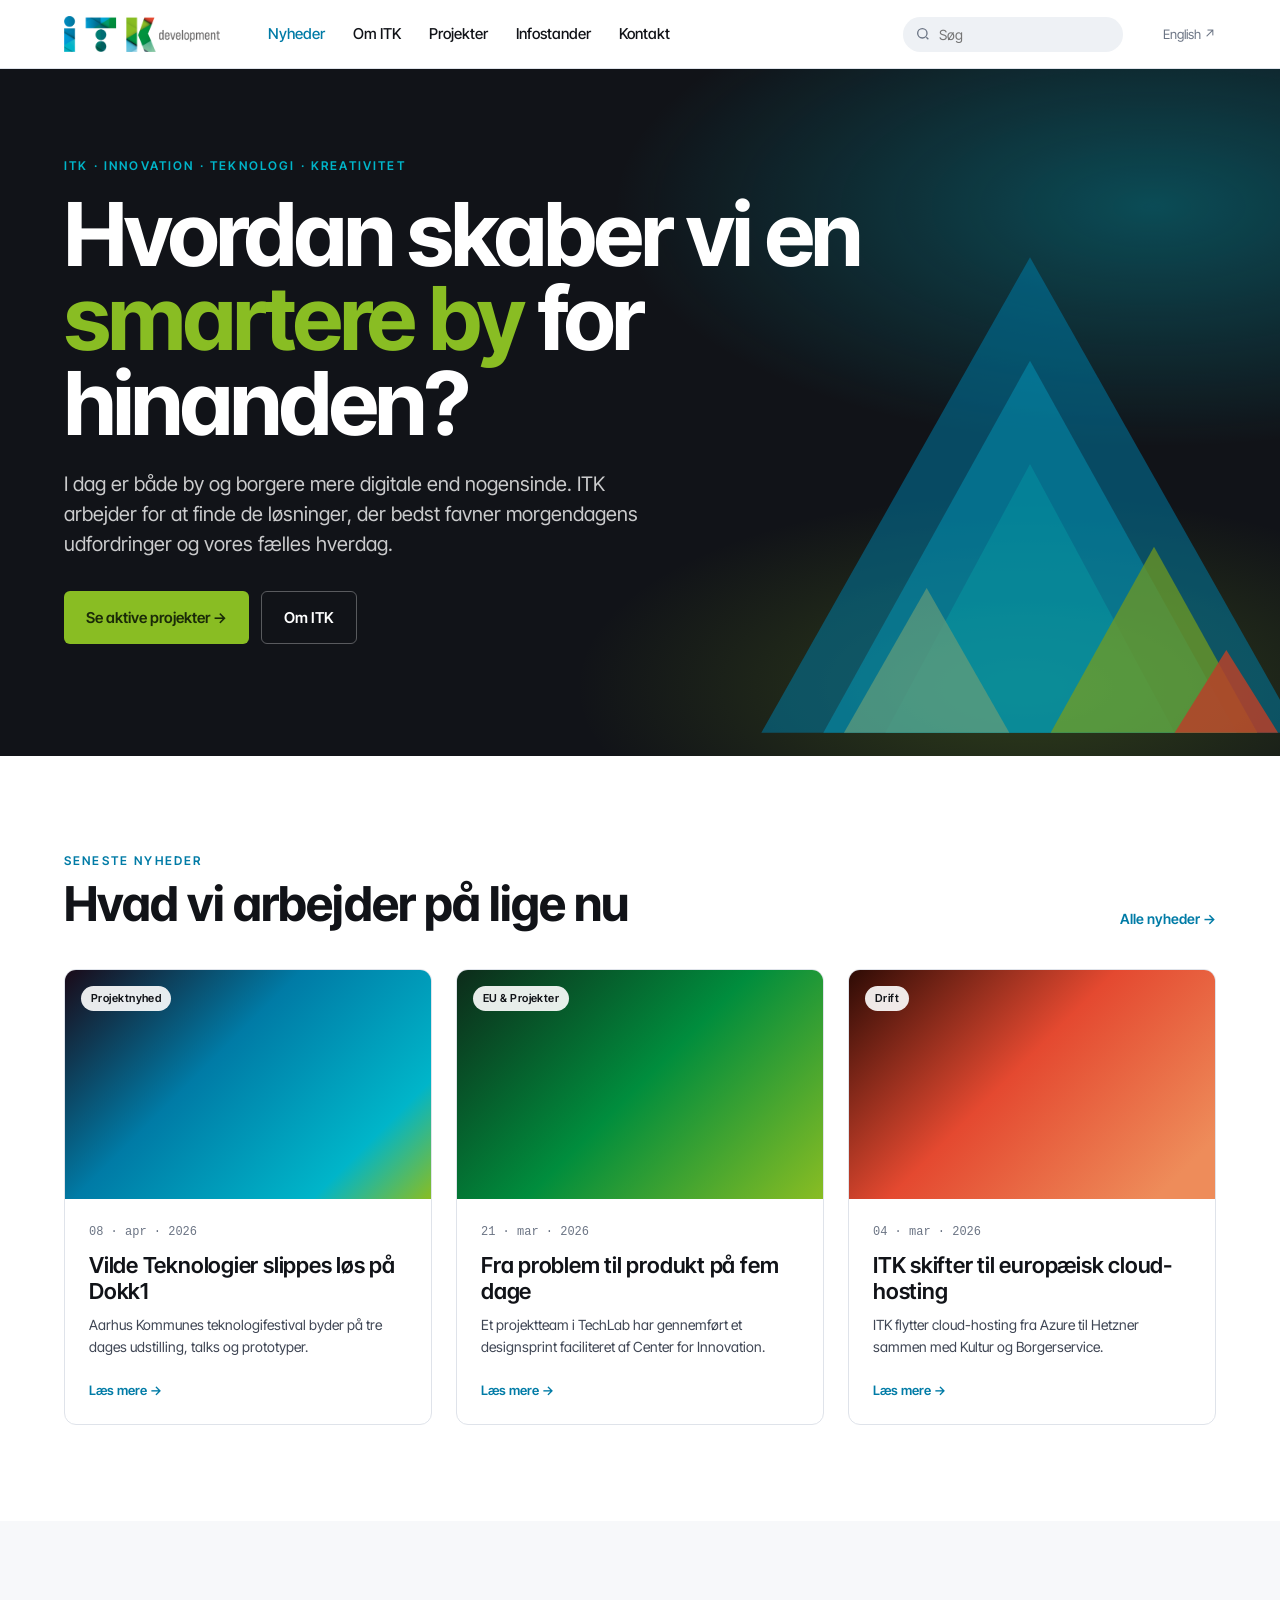
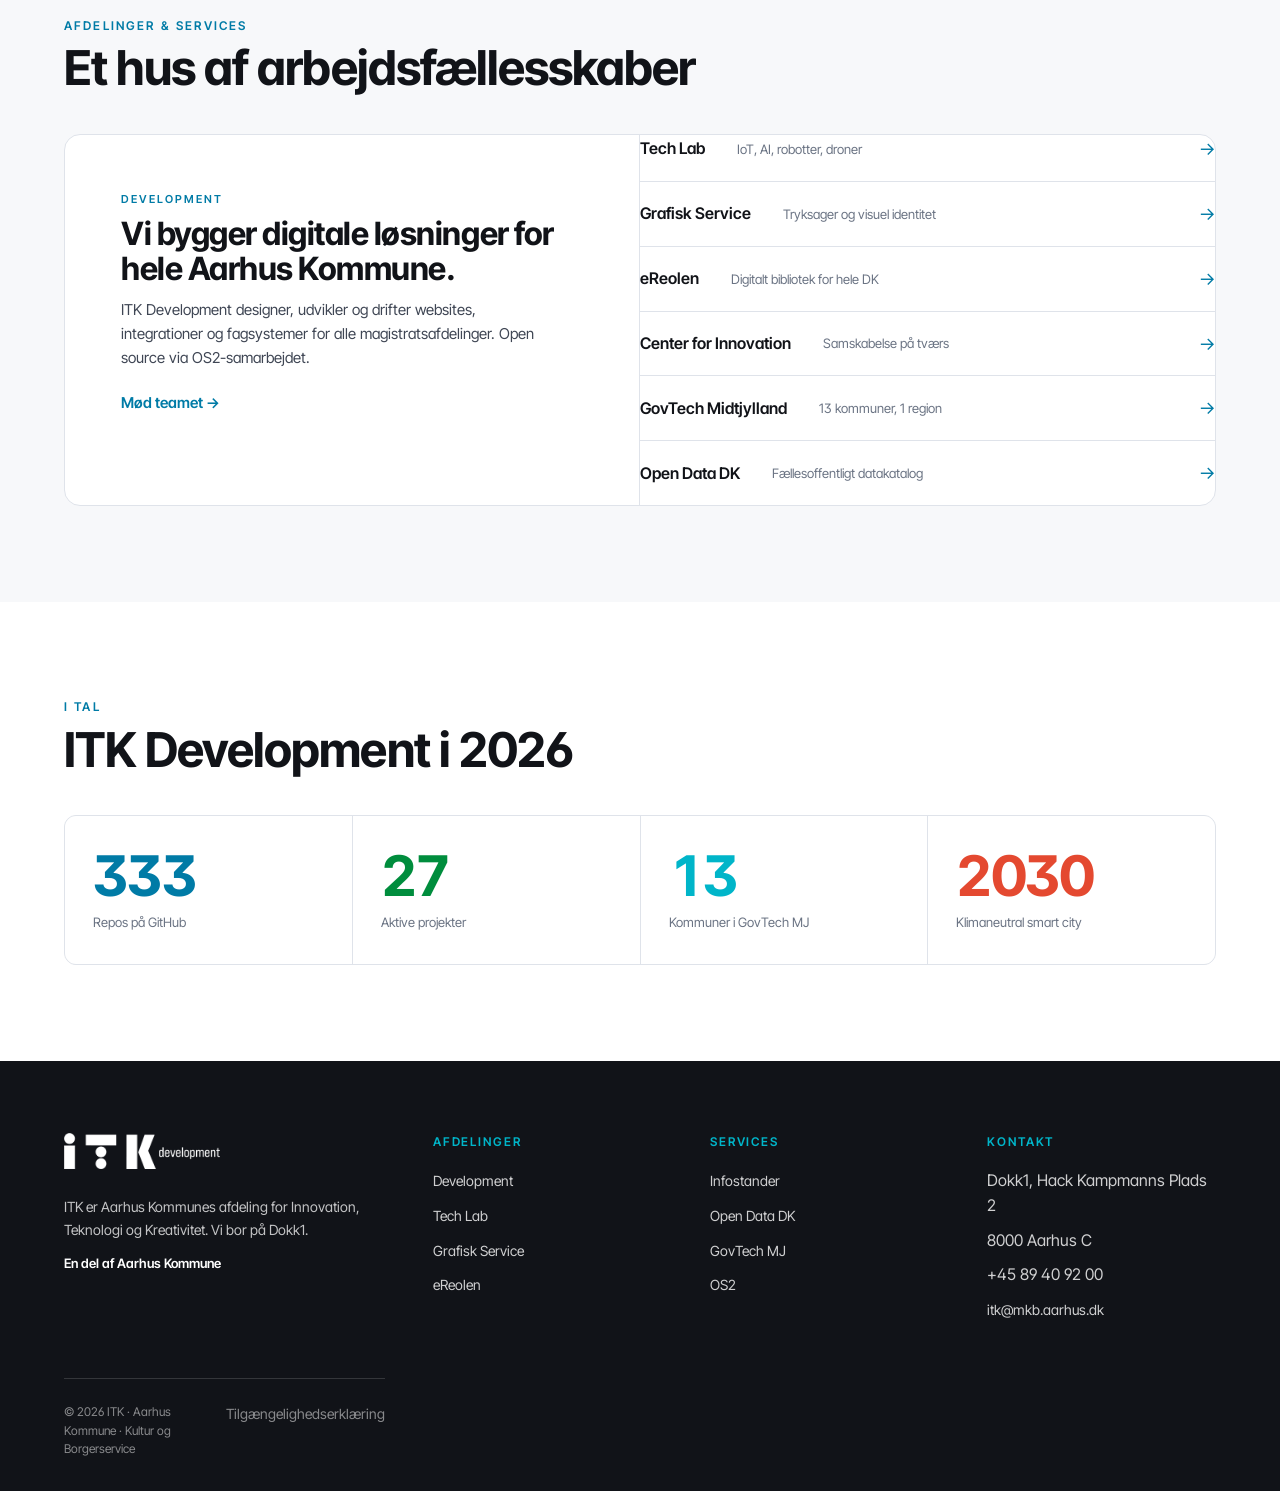
==== examples/website.html @ 2197f385 "feat: initial ITK Development design system release Add tokens, reference pages, applied example, lo" ====
<!doctype html>
<html lang="da">
<head>
<meta charset="utf-8">
<title>ITK Aarhus — itk.aarhus.dk applied</title>
<link href="https://fonts.googleapis.com/css2?family=Inter+Tight:wght@400;500;600;700&display=swap" rel="stylesheet">
<link rel="stylesheet" href="../tokens.css">
<style>
  body { background: var(--itk-paper); }
  .wrap { max-width: 1200px; margin: 0 auto; padding: 0 24px; }

  /* Header */
  header { border-bottom: 1px solid var(--itk-slate-200); padding: 16px 0; background: #fff; position: sticky; top: 0; z-index: 10; }
  header .wrap { display: flex; align-items: center; gap: 40px; }
  header img { height: 40px; }
  header nav { display: flex; gap: 28px; margin-left: 8px; }
  header nav a { color: var(--itk-ink); text-decoration: none; font-weight: 500; font-size: 15px; }
  header nav a.active { color: var(--itk-blue); }
  header .spacer { flex: 1; }
  header .lang { font-size: 13px; color: var(--itk-slate-500); text-decoration: none; }
  header .search { background: var(--itk-slate-100); border: 0; padding: 9px 14px 9px 36px; border-radius: var(--itk-radius-pill); font-family: inherit; font-size: 14px; width: 220px;
    background-image: url("data:image/svg+xml;utf8,<svg xmlns='http://www.w3.org/2000/svg' viewBox='0 0 24 24' fill='none' stroke='%236b7484' stroke-width='2'><circle cx='11' cy='11' r='7'/><path d='m20 20-3-3'/></svg>"); background-repeat: no-repeat; background-position: 12px center; background-size: 16px;
  }

  /* Hero */
  .hero { position: relative; overflow: hidden; background: var(--itk-ink); color: #fff; border-radius: 0; margin-bottom: 0; }
  .hero-inner { max-width: 1200px; margin: 0 auto; padding: 88px 24px 112px; position: relative; z-index: 2; }
  .hero .kicker { font-size: 12px; letter-spacing: 0.18em; text-transform: uppercase; color: var(--itk-aqua); font-weight: 600; }
  .hero h1 { font-size: 88px; line-height: 0.96; letter-spacing: -0.035em; font-weight: 700; margin: 16px 0 24px; max-width: 920px; }
  .hero h1 em { font-style: normal; color: var(--itk-lime); }
  .hero p { font-size: 20px; max-width: 600px; line-height: 1.5; color: rgba(255,255,255,0.78); margin: 0 0 32px; }
  .hero .cta-row { display: flex; gap: 12px; }
  .hero-btn { display: inline-flex; align-items: center; gap: 8px; padding: 14px 22px; border-radius: 6px; font-weight: 600; font-size: 15px; text-decoration: none; }
  .hero-btn.primary { background: var(--itk-lime); color: #1a2a08; }
  .hero-btn.secondary { background: transparent; color: #fff; border: 1px solid rgba(255,255,255,0.3); }
  /* abstract triangle composition */
  .hero::before { content:""; position: absolute; inset: 0;
    background:
      radial-gradient(ellipse 60% 50% at 90% 20%, rgba(0,181,201,0.35), transparent 70%),
      radial-gradient(ellipse 50% 40% at 80% 90%, rgba(137,189,35,0.25), transparent 70%);
  }
  .hero svg.tri { position: absolute; right: -60px; bottom: -80px; width: 620px; height: 620px; opacity: 0.9; z-index: 1; }

  /* Section header */
  section { padding: 96px 0; }
  section.alt { background: var(--itk-slate-50); }
  .shead { display: flex; justify-content: space-between; align-items: flex-end; margin-bottom: 40px; gap: 32px; }
  .shead .k { font-size: 12px; letter-spacing: 0.18em; text-transform: uppercase; color: var(--itk-blue); font-weight: 600; }
  .shead h2 { font-size: 48px; line-height: 1.05; letter-spacing: -0.02em; font-weight: 700; margin: 8px 0 0; max-width: 640px; }
  .shead .rt { font-size: 14px; color: var(--itk-slate-500); }
  .shead .rt a { color: var(--itk-blue); text-decoration: none; font-weight: 600; }

  /* News grid */
  .news { display: grid; grid-template-columns: repeat(3, 1fr); gap: 24px; }
  .ncard { background: #fff; border-radius: 12px; overflow: hidden; border: 1px solid var(--itk-slate-200); text-decoration: none; color: inherit; display: flex; flex-direction: column; transition: transform .2s, box-shadow .2s; }
  .ncard:hover { transform: translateY(-2px); box-shadow: var(--itk-shadow-2); }
  .ncard .img { aspect-ratio: 16/10; position: relative; overflow: hidden; }
  .ncard .img::before { content:""; position: absolute; inset: 0; }
  .n1 .img::before { background: linear-gradient(135deg, #1a0a18 0%, var(--itk-blue) 40%, var(--itk-aqua) 80%, var(--itk-lime) 100%); }
  .n2 .img::before { background: linear-gradient(135deg, #0d2b1a 0%, var(--itk-green) 50%, var(--itk-lime) 100%); }
  .n3 .img::before { background: linear-gradient(135deg, #2d0b05 0%, var(--itk-red) 45%, #ee8c5a 90%); }
  .ncard .tag { position: absolute; top: 16px; left: 16px; background: rgba(255,255,255,0.9); color: var(--itk-ink); padding: 4px 10px; border-radius: var(--itk-radius-pill); font-size: 11px; font-weight: 600; letter-spacing: 0.04em; z-index: 2; }
  .ncard .body { padding: 24px; flex: 1; display: flex; flex-direction: column; gap: 10px; }
  .ncard .date { font-size: 12px; color: var(--itk-slate-500); font-family: var(--itk-font-mono); }
  .ncard h3 { font-size: 22px; line-height: 1.2; letter-spacing: -0.01em; font-weight: 600; margin: 0; }
  .ncard p { font-size: 14px; color: var(--itk-slate-700); line-height: 1.55; margin: 0; }
  .ncard .more { margin-top: auto; font-size: 13px; color: var(--itk-blue); font-weight: 600; padding-top: 12px; }

  /* Departments band */
  .dep-band { display: grid; grid-template-columns: 1fr 1fr; gap: 0; background: #fff; border: 1px solid var(--itk-slate-200); border-radius: 16px; overflow: hidden; }
  .dep-band > * { padding: 56px; border-right: 1px solid var(--itk-slate-200); }
  .dep-band > *:last-child { border-right: 0; }
  .dep-band .eye { font-size: 11px; letter-spacing: 0.18em; text-transform: uppercase; color: var(--itk-blue); font-weight: 600; }
  .dep-band h3 { font-size: 32px; line-height: 1.1; letter-spacing: -0.015em; font-weight: 700; margin: 8px 0 12px; }
  .dep-band p { font-size: 15px; color: var(--itk-slate-700); line-height: 1.6; margin: 0 0 20px; max-width: 420px; }
  .dep-list { list-style: none; padding: 0; margin: 0; display: flex; flex-direction: column; gap: 0; }
  .dep-list li { padding: 18px 0; border-top: 1px solid var(--itk-slate-200); display: flex; justify-content: space-between; align-items: center; gap: 16px; }
  .dep-list li:first-child { border-top: 0; padding-top: 0; }
  .dep-list .name { font-weight: 600; font-size: 16px; }
  .dep-list .desc { font-size: 13px; color: var(--itk-slate-500); flex: 1; margin-left: 16px; }
  .dep-list .arrow { color: var(--itk-blue); font-size: 18px; }

  /* Projects stat strip */
  .stat-strip { display: grid; grid-template-columns: repeat(4, 1fr); gap: 1px; background: var(--itk-slate-200); border: 1px solid var(--itk-slate-200); border-radius: 12px; overflow: hidden; }
  .stat-strip .st { background: #fff; padding: 32px 28px; }
  .stat-strip .st .n { font-size: 56px; letter-spacing: -0.03em; font-weight: 700; line-height: 1; font-variant-numeric: tabular-nums; }
  .stat-strip .st .l { font-size: 13px; color: var(--itk-slate-500); margin-top: 8px; }
  .stat-strip .st:nth-child(1) .n { color: var(--itk-blue); }
  .stat-strip .st:nth-child(2) .n { color: var(--itk-green); }
  .stat-strip .st:nth-child(3) .n { color: var(--itk-aqua); }
  .stat-strip .st:nth-child(4) .n { color: var(--itk-red); }

  /* Footer */
  footer { background: var(--itk-ink); color: rgba(255,255,255,0.8); padding: 72px 0 32px; }
  footer .wrap { display: grid; grid-template-columns: 1.4fr 1fr 1fr 1fr; gap: 48px; }
  footer img.logo { height: 40px; margin-bottom: 20px; }
  footer h4 { font-size: 12px; letter-spacing: 0.16em; text-transform: uppercase; color: var(--itk-aqua); font-weight: 600; margin: 0 0 16px; }
  footer ul { list-style: none; margin: 0; padding: 0; display: flex; flex-direction: column; gap: 10px; }
  footer a { color: rgba(255,255,255,0.8); text-decoration: none; font-size: 14px; }
  footer a:hover { color: #fff; }
  footer .bottom { margin-top: 56px; padding-top: 24px; border-top: 1px solid rgba(255,255,255,0.15); display: flex; justify-content: space-between; font-size: 12px; color: rgba(255,255,255,0.5); }
  footer .co { display: flex; align-items: center; gap: 12px; margin-top: 12px; font-size: 13px; color: rgba(255,255,255,0.6); }
  footer .co strong { color: #fff; font-weight: 600; }
</style>
</head>
<body>

<header>
  <div class="wrap">
    <img src="../assets/logos/itk-dev-4f.png" alt="ITK Development" style="height: 36px;">
    <nav>
      <a href="#" class="active">Nyheder</a>
      <a href="#">Om ITK</a>
      <a href="#">Projekter</a>
      <a href="#">Infostander</a>
      <a href="#">Kontakt</a>
    </nav>
    <div class="spacer"></div>
    <input class="search" placeholder="Søg">
    <a href="#" class="lang">English ↗</a>
  </div>
</header>

<div class="hero">
  <div class="hero-inner">
    <div class="kicker">ITK · Innovation · Teknologi · Kreativitet</div>
    <h1>Hvordan skaber vi en <em>smartere by</em> for hinanden?</h1>
    <p>I dag er både by og borgere mere digitale end nogensinde. ITK arbejder for at finde de løsninger, der bedst favner morgendagens udfordringer og vores fælles hverdag.</p>
    <div class="cta-row">
      <a href="#" class="hero-btn primary">Se aktive projekter →</a>
      <a href="#" class="hero-btn secondary">Om ITK</a>
    </div>
  </div>
  <svg class="tri" viewBox="0 0 600 600" xmlns="http://www.w3.org/2000/svg">
    <g opacity="0.85">
      <polygon points="300,40 560,500 40,500" fill="#007BA6" opacity="0.7"/>
      <polygon points="300,140 500,500 100,500" fill="#00A5CD" opacity="0.65"/>
      <polygon points="300,240 440,500 160,500" fill="#00B5C9" opacity="0.6"/>
      <polygon points="200,360 280,500 120,500" fill="#73BC99" opacity="0.75"/>
      <polygon points="420,320 520,500 320,500" fill="#89BD23" opacity="0.75"/>
      <polygon points="490,420 540,500 440,500" fill="#E44930" opacity="0.85"/>
    </g>
  </svg>
</div>

<section>
  <div class="wrap">
    <div class="shead">
      <div>
        <div class="k">Seneste nyheder</div>
        <h2>Hvad vi arbejder på lige nu</h2>
      </div>
      <div class="rt"><a href="#">Alle nyheder →</a></div>
    </div>
    <div class="news">
      <a class="ncard n1" href="#">
        <div class="img"><span class="tag">Projektnyhed</span></div>
        <div class="body">
          <div class="date">08 · apr · 2026</div>
          <h3>Vilde Teknologier slippes løs på Dokk1</h3>
          <p>Aarhus Kommunes teknologifestival byder på tre dages udstilling, talks og prototyper.</p>
          <div class="more">Læs mere →</div>
        </div>
      </a>
      <a class="ncard n2" href="#">
        <div class="img"><span class="tag">EU &amp; Projekter</span></div>
        <div class="body">
          <div class="date">21 · mar · 2026</div>
          <h3>Fra problem til produkt på fem dage</h3>
          <p>Et projektteam i TechLab har gennemført et designsprint faciliteret af Center for Innovation.</p>
          <div class="more">Læs mere →</div>
        </div>
      </a>
      <a class="ncard n3" href="#">
        <div class="img"><span class="tag">Drift</span></div>
        <div class="body">
          <div class="date">04 · mar · 2026</div>
          <h3>ITK skifter til europæisk cloud-hosting</h3>
          <p>ITK flytter cloud-hosting fra Azure til Hetzner sammen med Kultur og Borgerservice.</p>
          <div class="more">Læs mere →</div>
        </div>
      </a>
    </div>
  </div>
</section>

<section class="alt">
  <div class="wrap">
    <div class="shead">
      <div>
        <div class="k">Afdelinger &amp; services</div>
        <h2>Et hus af arbejdsfællesskaber</h2>
      </div>
    </div>
    <div class="dep-band">
      <div>
        <div class="eye">Development</div>
        <h3>Vi bygger digitale løsninger for hele Aarhus Kommune.</h3>
        <p>ITK Development designer, udvikler og drifter websites, integrationer og fagsystemer for alle magistratsafdelinger. Open source via OS2-samarbejdet.</p>
        <a href="#" style="color: var(--itk-blue); font-weight: 600; text-decoration: none; font-size: 15px">Mød teamet →</a>
      </div>
      <ul class="dep-list">
        <li><span class="name">Tech Lab</span><span class="desc">IoT, AI, robotter, droner</span><span class="arrow">→</span></li>
        <li><span class="name">Grafisk Service</span><span class="desc">Tryksager og visuel identitet</span><span class="arrow">→</span></li>
        <li><span class="name">eReolen</span><span class="desc">Digitalt bibliotek for hele DK</span><span class="arrow">→</span></li>
        <li><span class="name">Center for Innovation</span><span class="desc">Samskabelse på tværs</span><span class="arrow">→</span></li>
        <li><span class="name">GovTech Midtjylland</span><span class="desc">13 kommuner, 1 region</span><span class="arrow">→</span></li>
        <li><span class="name">Open Data DK</span><span class="desc">Fællesoffentligt datakatalog</span><span class="arrow">→</span></li>
      </ul>
    </div>
  </div>
</section>

<section>
  <div class="wrap">
    <div class="shead">
      <div>
        <div class="k">I tal</div>
        <h2>ITK Development i 2026</h2>
      </div>
    </div>
    <div class="stat-strip">
      <div class="st"><div class="n">333</div><div class="l">Repos på GitHub</div></div>
      <div class="st"><div class="n">27</div><div class="l">Aktive projekter</div></div>
      <div class="st"><div class="n">13</div><div class="l">Kommuner i GovTech MJ</div></div>
      <div class="st"><div class="n">2030</div><div class="l">Klimaneutral smart city</div></div>
    </div>
  </div>
</section>

<footer>
  <div class="wrap">
    <div>
      <img src="../assets/logos/itk-dev-hvid.png" alt="ITK Development" class="logo" style="height: 36px;">
      <p style="font-size:14px; line-height:1.6; margin: 0; max-width: 320px; color: rgba(255,255,255,0.75)">ITK er Aarhus Kommunes afdeling for Innovation, Teknologi og Kreativitet. Vi bor på Dokk1.</p>
      <div class="co">
        <strong>En del af Aarhus Kommune</strong>
      </div>
    </div>
    <div>
      <h4>Afdelinger</h4>
      <ul>
        <li><a href="#">Development</a></li>
        <li><a href="#">Tech Lab</a></li>
        <li><a href="#">Grafisk Service</a></li>
        <li><a href="#">eReolen</a></li>
      </ul>
    </div>
    <div>
      <h4>Services</h4>
      <ul>
        <li><a href="#">Infostander</a></li>
        <li><a href="#">Open Data DK</a></li>
        <li><a href="#">GovTech MJ</a></li>
        <li><a href="#">OS2</a></li>
      </ul>
    </div>
    <div>
      <h4>Kontakt</h4>
      <ul>
        <li>Dokk1, Hack Kampmanns Plads 2</li>
        <li>8000 Aarhus C</li>
        <li>+45 89 40 92 00</li>
        <li><a href="mailto:itk@mkb.aarhus.dk">itk@mkb.aarhus.dk</a></li>
      </ul>
    </div>
  </div>
  <div class="wrap">
    <div class="bottom">
      <div>© 2026 ITK · Aarhus Kommune · Kultur og Borgerservice</div>
      <div><a href="#" style="color: rgba(255,255,255,0.5)">Tilgængelighedserklæring</a></div>
    </div>
  </div>
</footer>

</body>
</html>
---- tokens.css ----
/* =============================================================
   ITK Development — Design Tokens
   Colors extracted from the official ITK Farvekoder document.
   ============================================================= */

:root {
  /* ---- Brand palette (from Farvekoder.pptx) ------------------ */
  --itk-red:         #E44930;  /* rgb(228, 73, 48)   */
  --itk-lime:        #89BD23;  /* rgb(137,189, 35)   */
  --itk-mint:        #73BC99;  /* rgb(115,188,153)   */
  --itk-blue:        #007BA6;  /* rgb(  0,123,166)   — primary */
  --itk-cyan:        #00A5CD;  /* rgb(  0,165,205)   */
  --itk-aqua:        #00B5C9;  /* rgb(  0,181,201)   */
  --itk-green:       #008D3D;  /* rgb(  0,141, 61)   */

  /* ---- Functional roles ------------------------------------- */
  --itk-primary:          var(--itk-blue);
  --itk-primary-hover:    #006385;
  --itk-accent:           var(--itk-red);

  /* ---- Neutral scale ---------------------------------------- */
  --itk-ink:         #111318;   /* body copy, logo "Sort" */
  --itk-ink-soft:    #2a2f38;
  --itk-slate-700:   #3f4654;
  --itk-slate-500:   #6b7484;
  --itk-slate-300:   #c7ccd4;
  --itk-slate-200:   #dfe3ea;
  --itk-slate-100:   #eef1f5;
  --itk-slate-50:    #f7f8fa;
  --itk-paper:       #ffffff;

  /* ---- Surfaces --------------------------------------------- */
  --itk-bg:          var(--itk-paper);
  --itk-bg-muted:    var(--itk-slate-50);
  --itk-bg-inverse:  var(--itk-ink);

  /* ---- Type stack ------------------------------------------- */
  --itk-font-sans: "Inter Tight", "Helvetica Neue", Arial, sans-serif;
  --itk-font-display: "Inter Tight", "Helvetica Neue", Arial, sans-serif;
  --itk-font-mono: "JetBrains Mono", ui-monospace, SFMono-Regular, Menlo, monospace;

  /* ---- Type scale (modular, base 16) ------------------------ */
  --itk-text-xs:   12px;
  --itk-text-sm:   14px;
  --itk-text-base: 16px;
  --itk-text-md:   18px;
  --itk-text-lg:   22px;
  --itk-text-xl:   28px;
  --itk-text-2xl:  36px;
  --itk-text-3xl:  48px;
  --itk-text-4xl:  64px;
  --itk-text-5xl:  88px;

  /* ---- Spacing (4px base) ----------------------------------- */
  --itk-space-1:  4px;
  --itk-space-2:  8px;
  --itk-space-3: 12px;
  --itk-space-4: 16px;
  --itk-space-5: 24px;
  --itk-space-6: 32px;
  --itk-space-7: 48px;
  --itk-space-8: 64px;
  --itk-space-9: 96px;

  /* ---- Radii ------------------------------------------------ */
  --itk-radius-0: 0;
  --itk-radius-1: 2px;
  --itk-radius-2: 6px;
  --itk-radius-3: 10px;
  --itk-radius-4: 16px;
  --itk-radius-pill: 999px;

  /* ---- Elevation -------------------------------------------- */
  --itk-shadow-1: 0 1px 2px rgba(17,19,24,0.06);
  --itk-shadow-2: 0 4px 10px -2px rgba(17,19,24,0.08), 0 2px 4px -1px rgba(17,19,24,0.04);
  --itk-shadow-3: 0 16px 32px -12px rgba(17,19,24,0.18), 0 4px 8px -2px rgba(17,19,24,0.06);

  /* ---- Focus ring ------------------------------------------- */
  --itk-focus: 0 0 0 3px rgba(0,123,166,0.35);

  /* ---- Layout ----------------------------------------------- */
  --itk-container: 1200px;
  --itk-gutter: 24px;
}

/* Base reset-ish */
*,*::before,*::after { box-sizing: border-box; }
html, body { margin: 0; padding: 0; }
body {
  font-family: var(--itk-font-sans);
  color: var(--itk-ink);
  background: var(--itk-bg);
  -webkit-font-smoothing: antialiased;
  font-feature-settings: "cv11","ss01";
  line-height: 1.55;
}
a { color: var(--itk-primary); text-decoration: underline; text-underline-offset: 3px; }
a:hover { color: var(--itk-primary-hover); }
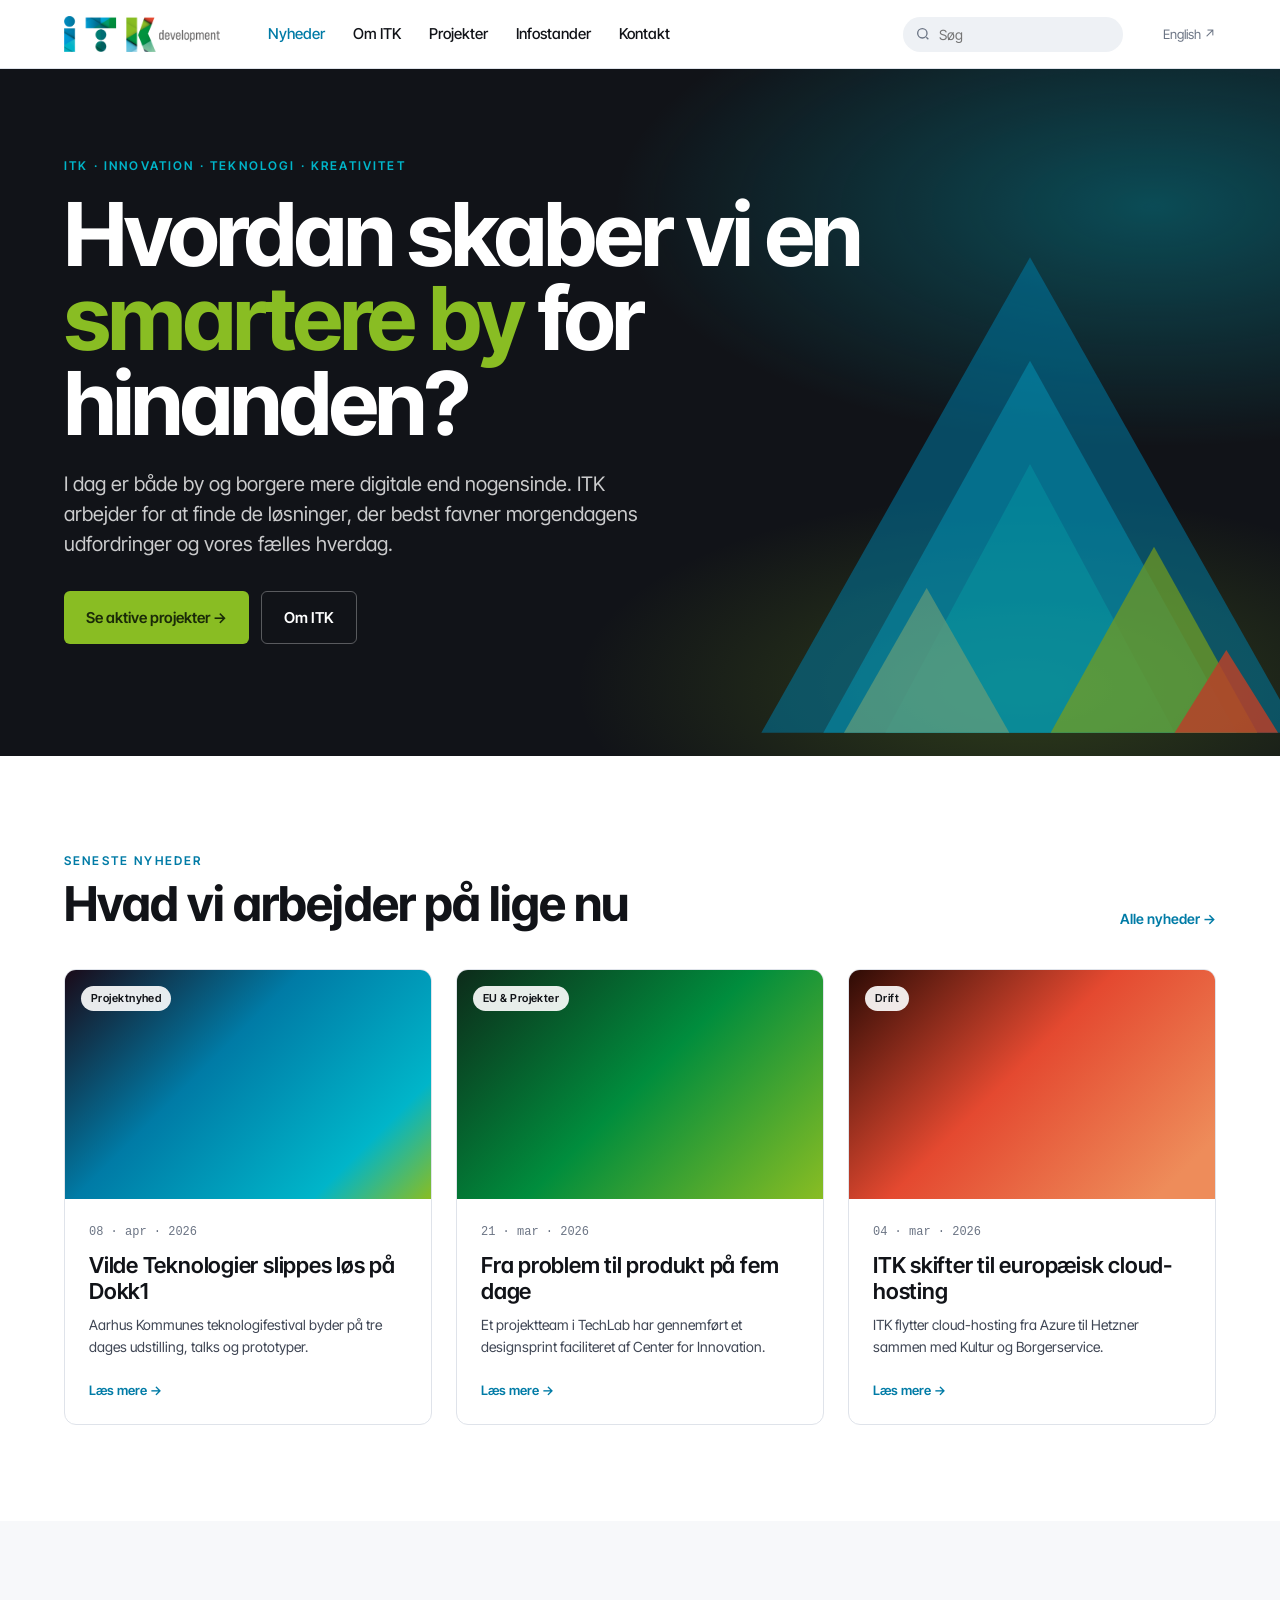
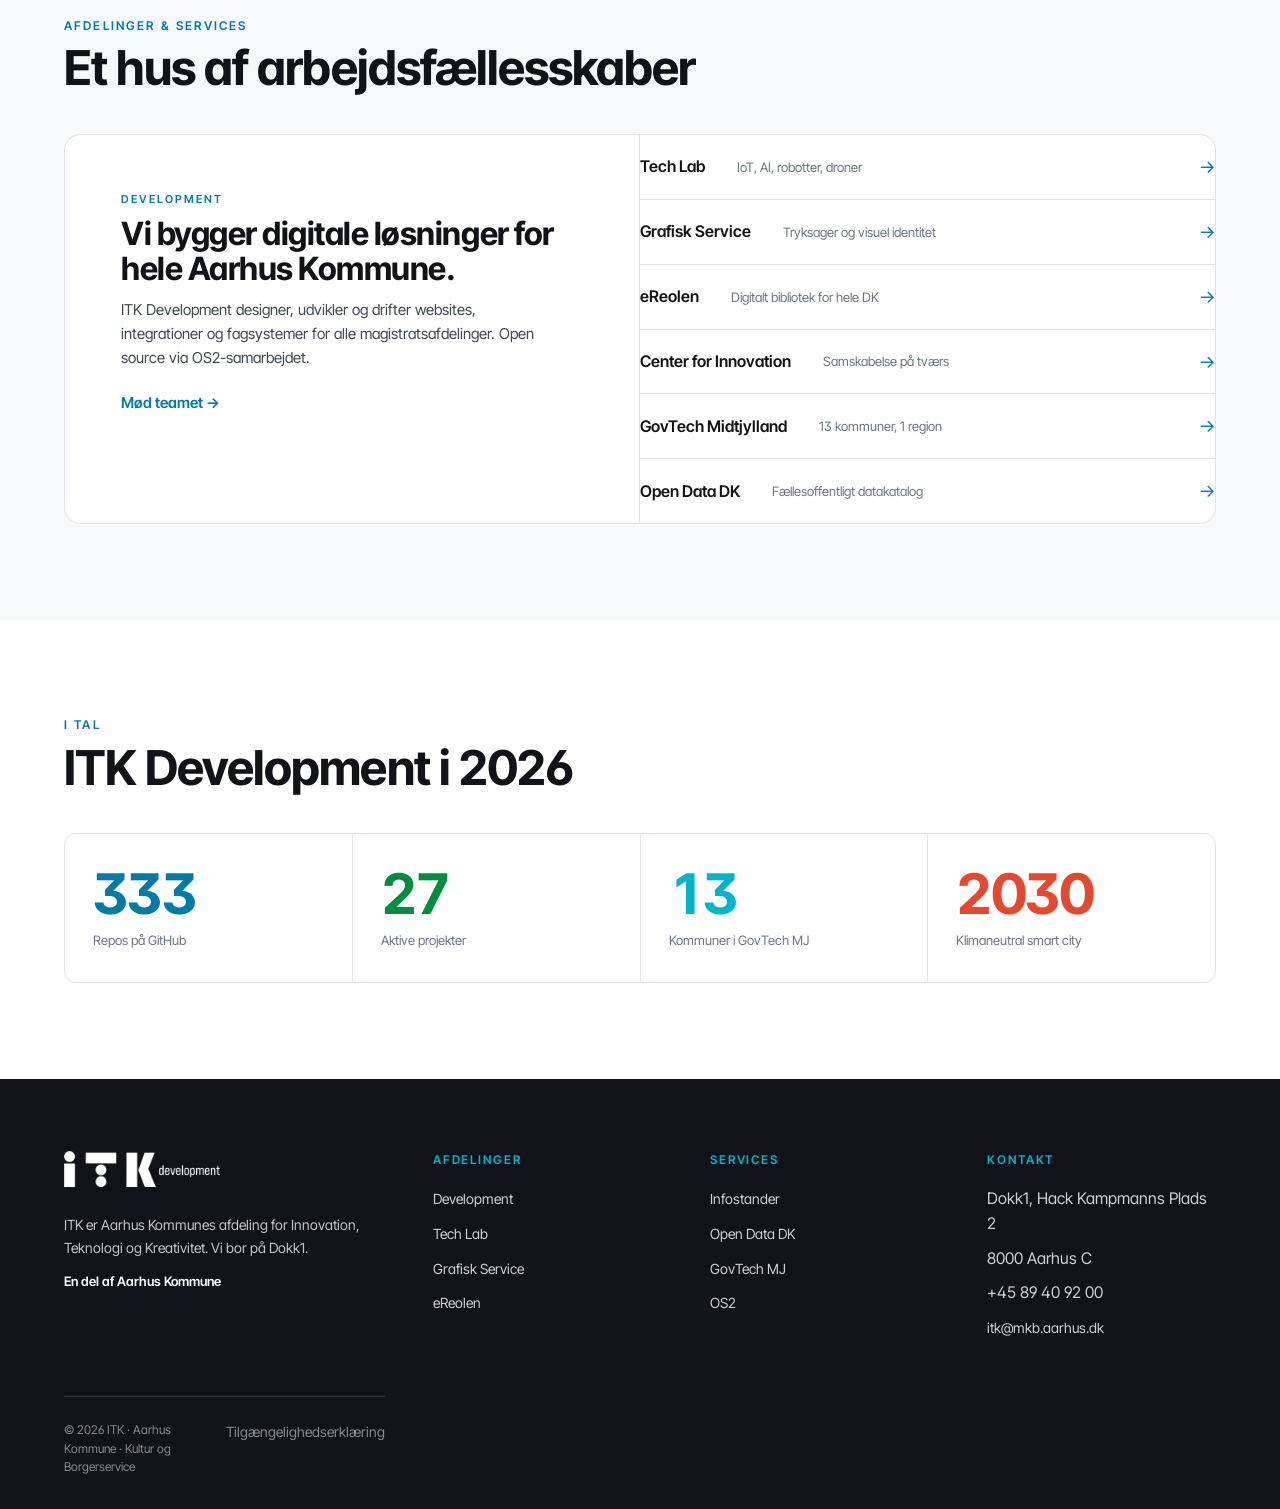
==== commit 9274d0a3: "fix: tidy example list rhythm and exclude example from search - examples/website.html: department li" ====
--- a/examples/website.html
+++ b/examples/website.html
@@ -2,6 +2,7 @@
 <html lang="da">
 <head>
 <meta charset="utf-8">
+<meta name="robots" content="noindex,nofollow">
 <title>ITK Aarhus — itk.aarhus.dk applied</title>
 <link href="https://fonts.googleapis.com/css2?family=Inter+Tight:wght@400;500;600;700&display=swap" rel="stylesheet">
 <link rel="stylesheet" href="../tokens.css">
@@ -74,8 +75,8 @@
   .dep-band h3 { font-size: 32px; line-height: 1.1; letter-spacing: -0.015em; font-weight: 700; margin: 8px 0 12px; }
   .dep-band p { font-size: 15px; color: var(--itk-slate-700); line-height: 1.6; margin: 0 0 20px; max-width: 420px; }
   .dep-list { list-style: none; padding: 0; margin: 0; display: flex; flex-direction: column; gap: 0; }
-  .dep-list li { padding: 18px 0; border-top: 1px solid var(--itk-slate-200); display: flex; justify-content: space-between; align-items: center; gap: 16px; }
-  .dep-list li:first-child { border-top: 0; padding-top: 0; }
+  .dep-list li { padding: 18px 0; border-bottom: 1px solid var(--itk-slate-200); display: flex; justify-content: space-between; align-items: center; gap: 16px; }
+  .dep-list li:last-child { border-bottom: 0; }
   .dep-list .name { font-weight: 600; font-size: 16px; }
   .dep-list .desc { font-size: 13px; color: var(--itk-slate-500); flex: 1; margin-left: 16px; }
   .dep-list .arrow { color: var(--itk-blue); font-size: 18px; }
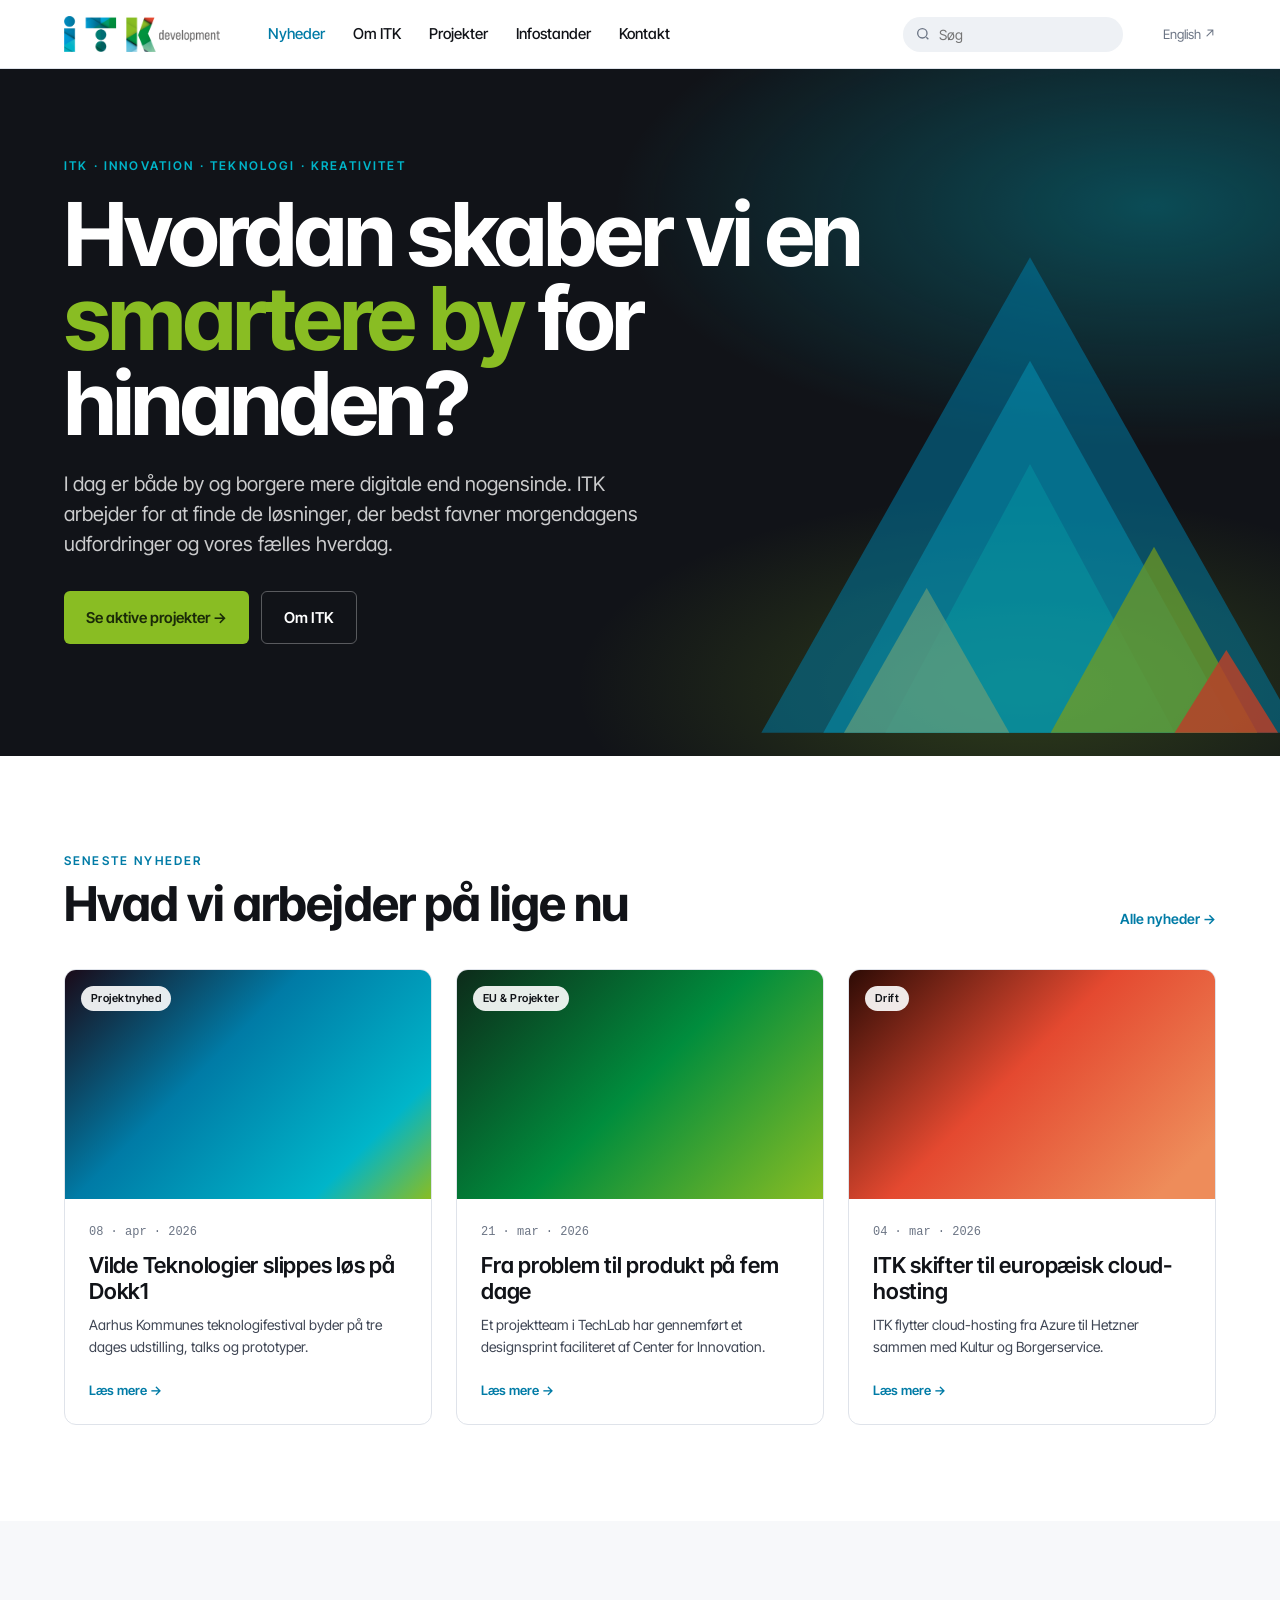
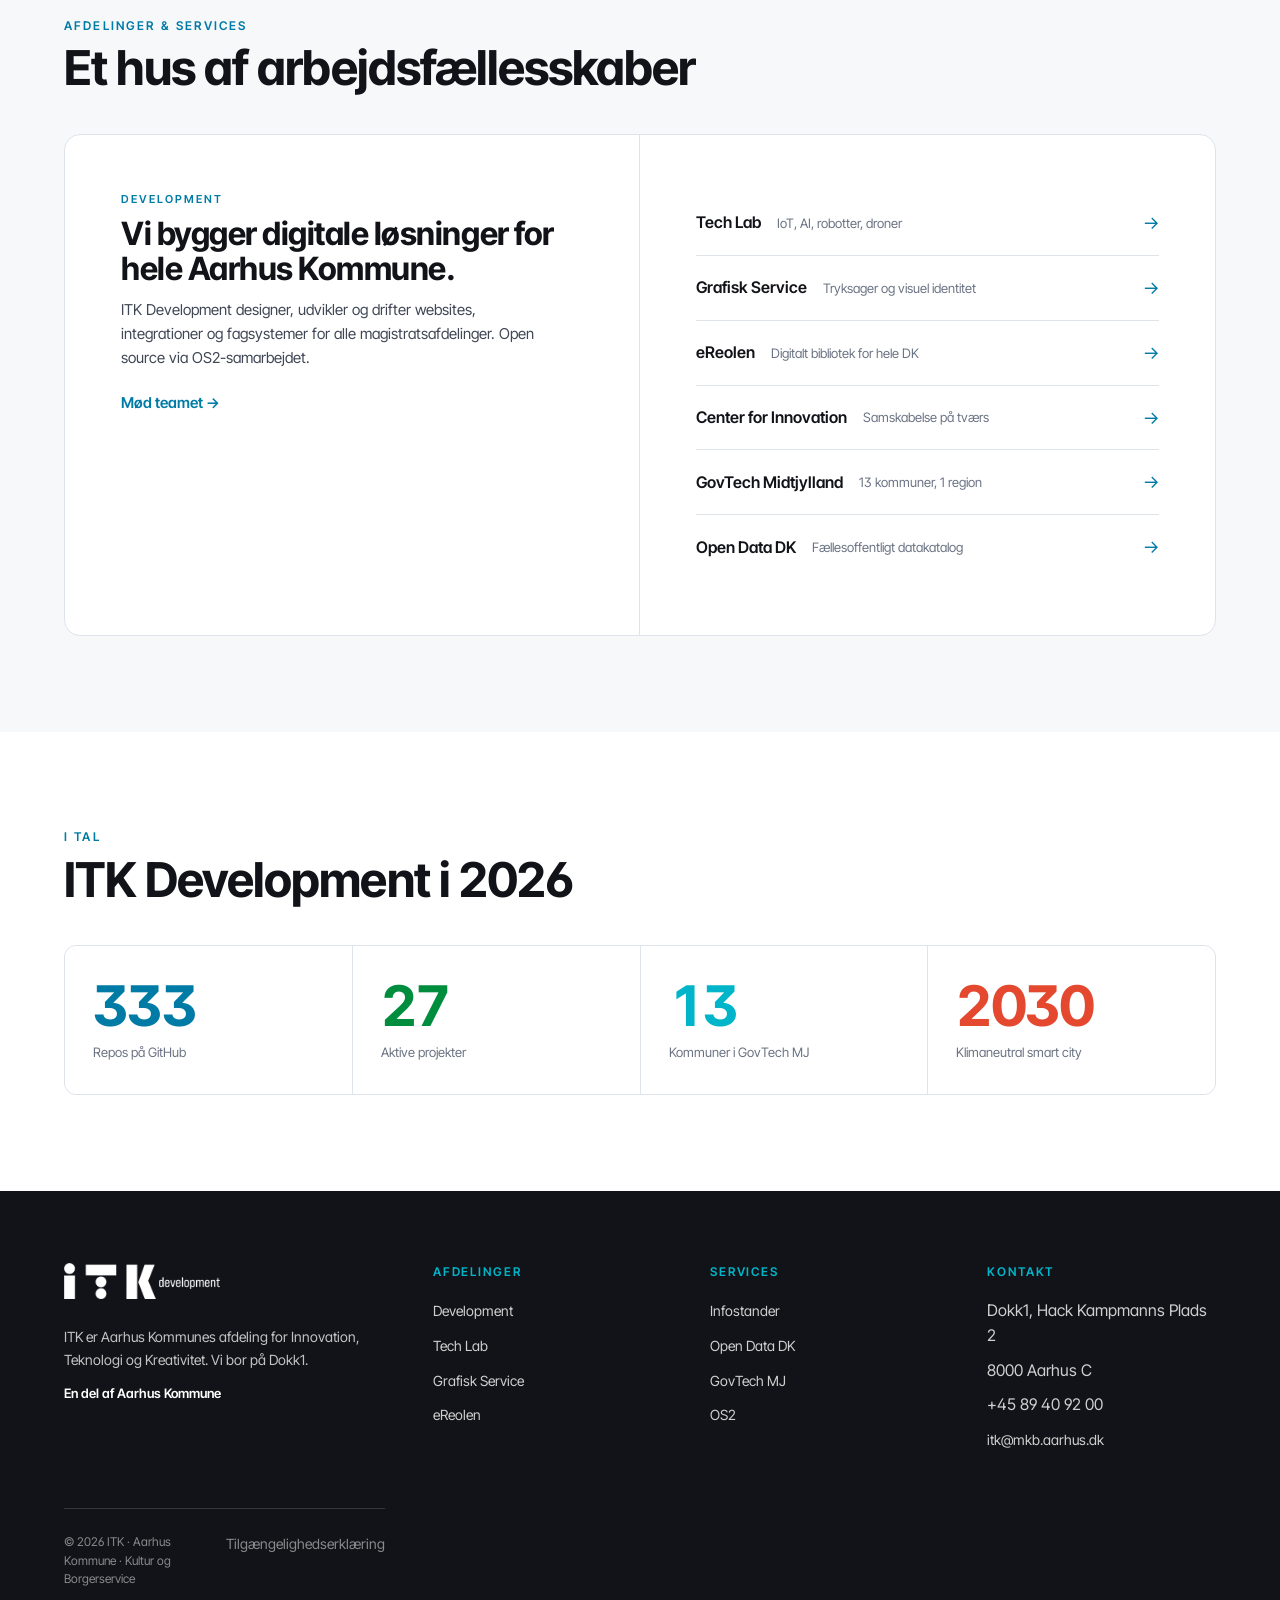
==== commit be2b3c6b: "fix: add horizontal breathing room to department list - Drop padding: 0 on .dep-list so it inherits " ====
--- a/examples/website.html
+++ b/examples/website.html
@@ -74,11 +74,11 @@
   .dep-band .eye { font-size: 11px; letter-spacing: 0.18em; text-transform: uppercase; color: var(--itk-blue); font-weight: 600; }
   .dep-band h3 { font-size: 32px; line-height: 1.1; letter-spacing: -0.015em; font-weight: 700; margin: 8px 0 12px; }
   .dep-band p { font-size: 15px; color: var(--itk-slate-700); line-height: 1.6; margin: 0 0 20px; max-width: 420px; }
-  .dep-list { list-style: none; padding: 0; margin: 0; display: flex; flex-direction: column; gap: 0; }
+  .dep-list { list-style: none; margin: 0; display: flex; flex-direction: column; gap: 0; }
   .dep-list li { padding: 18px 0; border-bottom: 1px solid var(--itk-slate-200); display: flex; justify-content: space-between; align-items: center; gap: 16px; }
   .dep-list li:last-child { border-bottom: 0; }
   .dep-list .name { font-weight: 600; font-size: 16px; }
-  .dep-list .desc { font-size: 13px; color: var(--itk-slate-500); flex: 1; margin-left: 16px; }
+  .dep-list .desc { font-size: 13px; color: var(--itk-slate-500); flex: 1; }
   .dep-list .arrow { color: var(--itk-blue); font-size: 18px; }
 
   /* Projects stat strip */
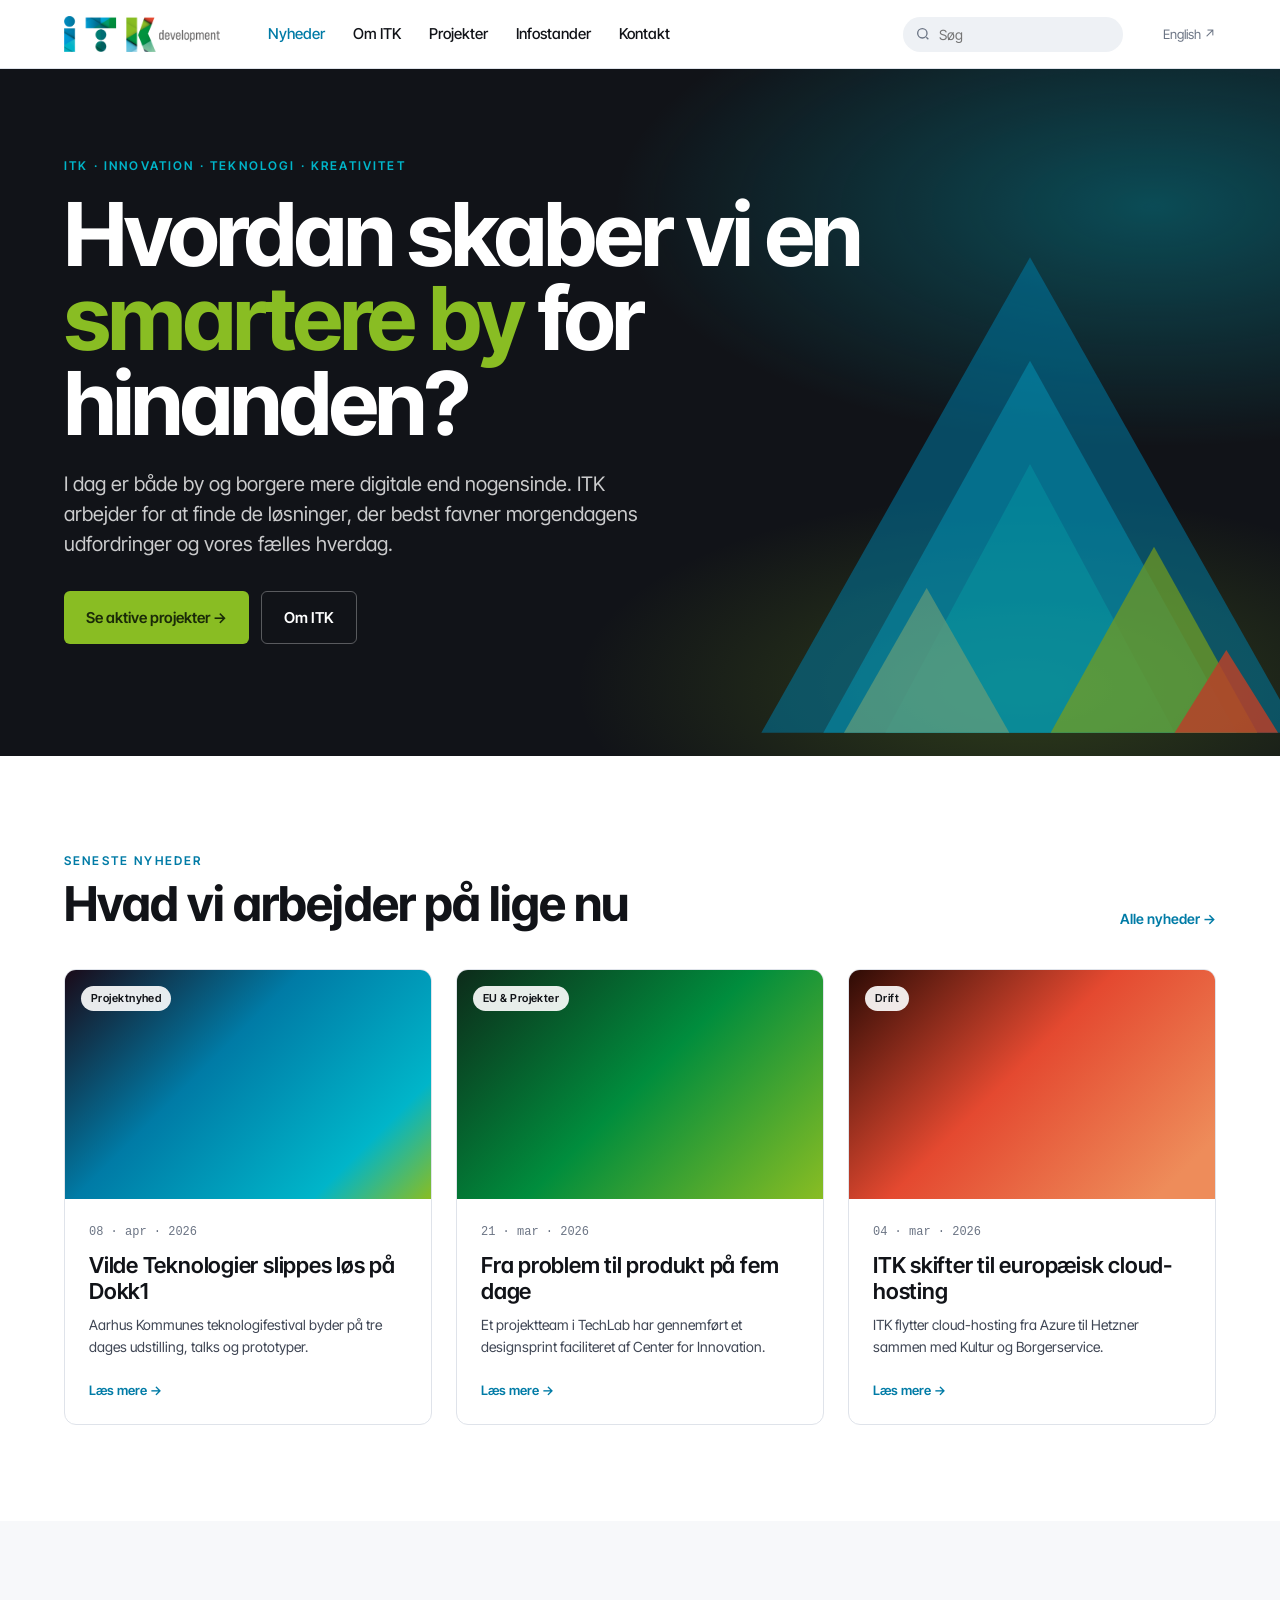
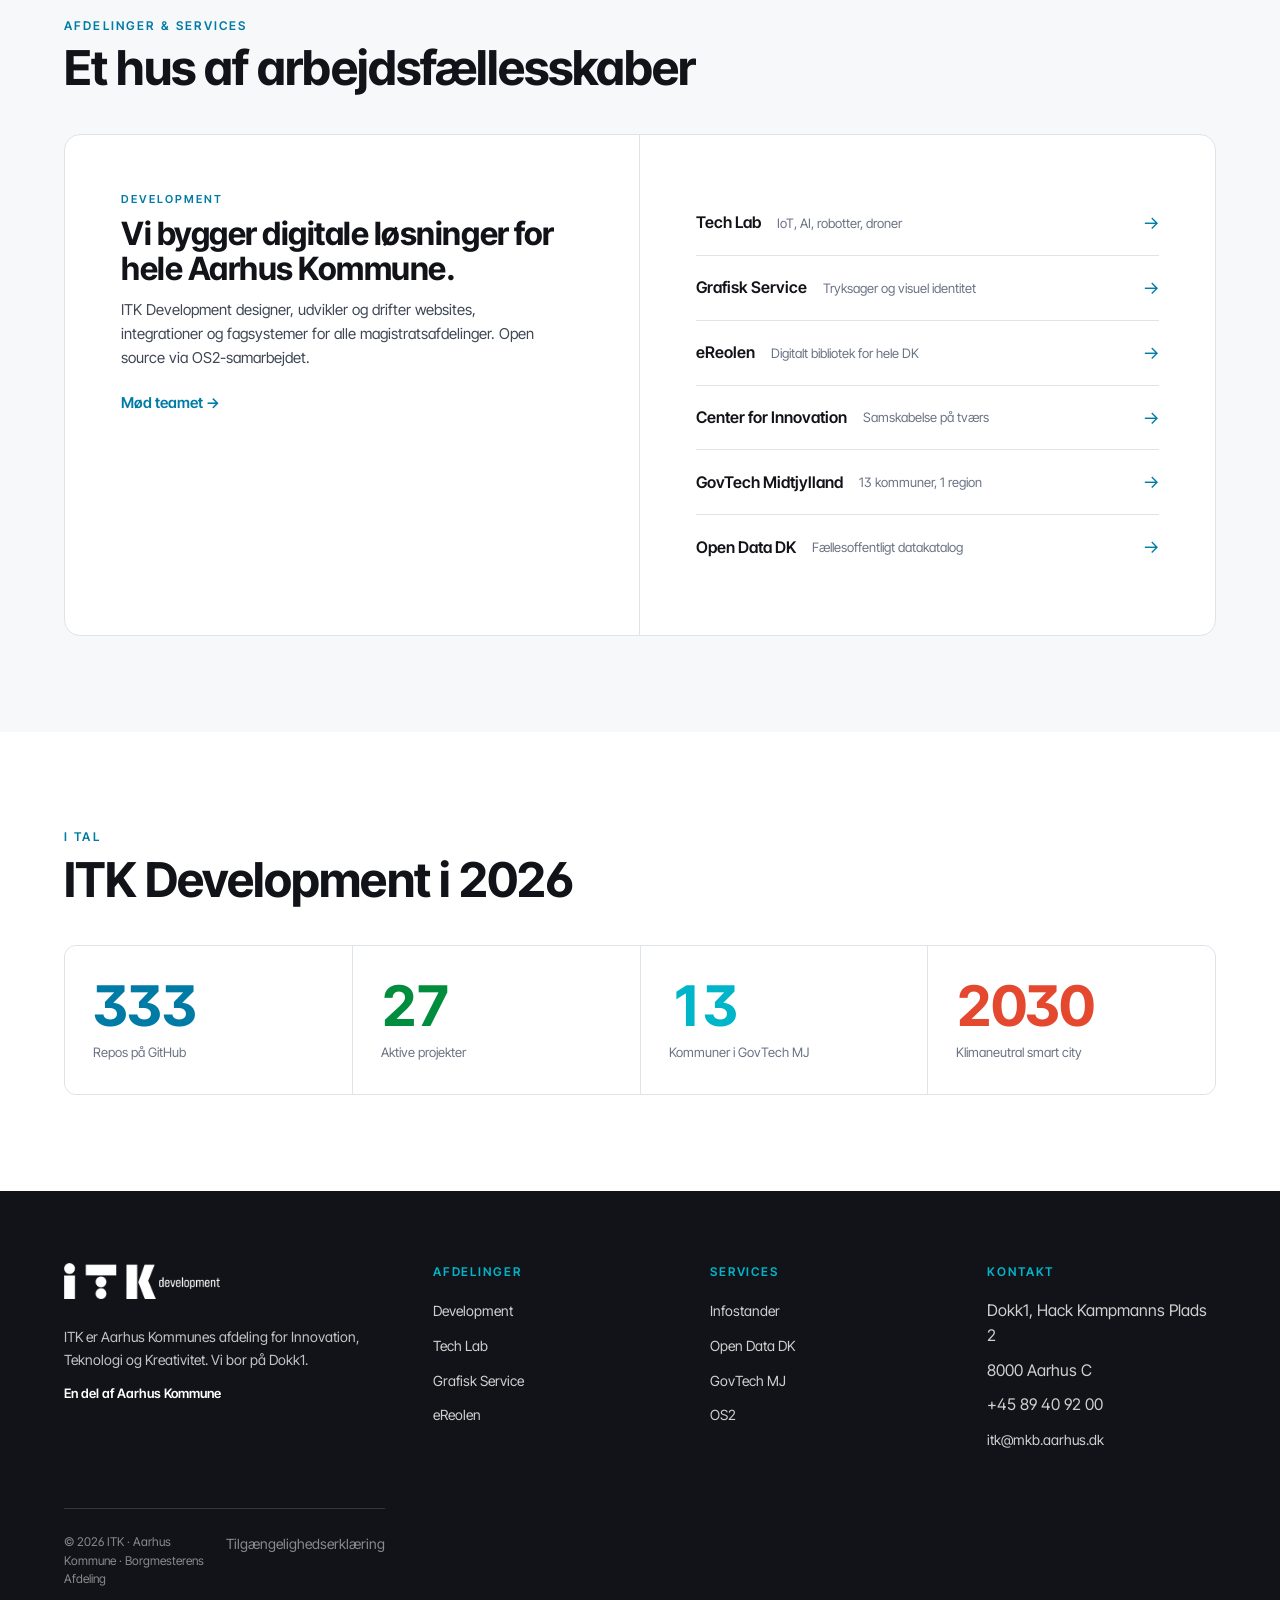
==== commit bc99af90: "docs: ITK Development now part of Borgmesterens Afdeling ITK Development moved from Kultur og Borger" ====
--- a/examples/website.html
+++ b/examples/website.html
@@ -268,7 +268,7 @@
   </div>
   <div class="wrap">
     <div class="bottom">
-      <div>© 2026 ITK · Aarhus Kommune · Kultur og Borgerservice</div>
+      <div>© 2026 ITK · Aarhus Kommune · Borgmesterens Afdeling</div>
       <div><a href="#" style="color: rgba(255,255,255,0.5)">Tilgængelighedserklæring</a></div>
     </div>
   </div>
